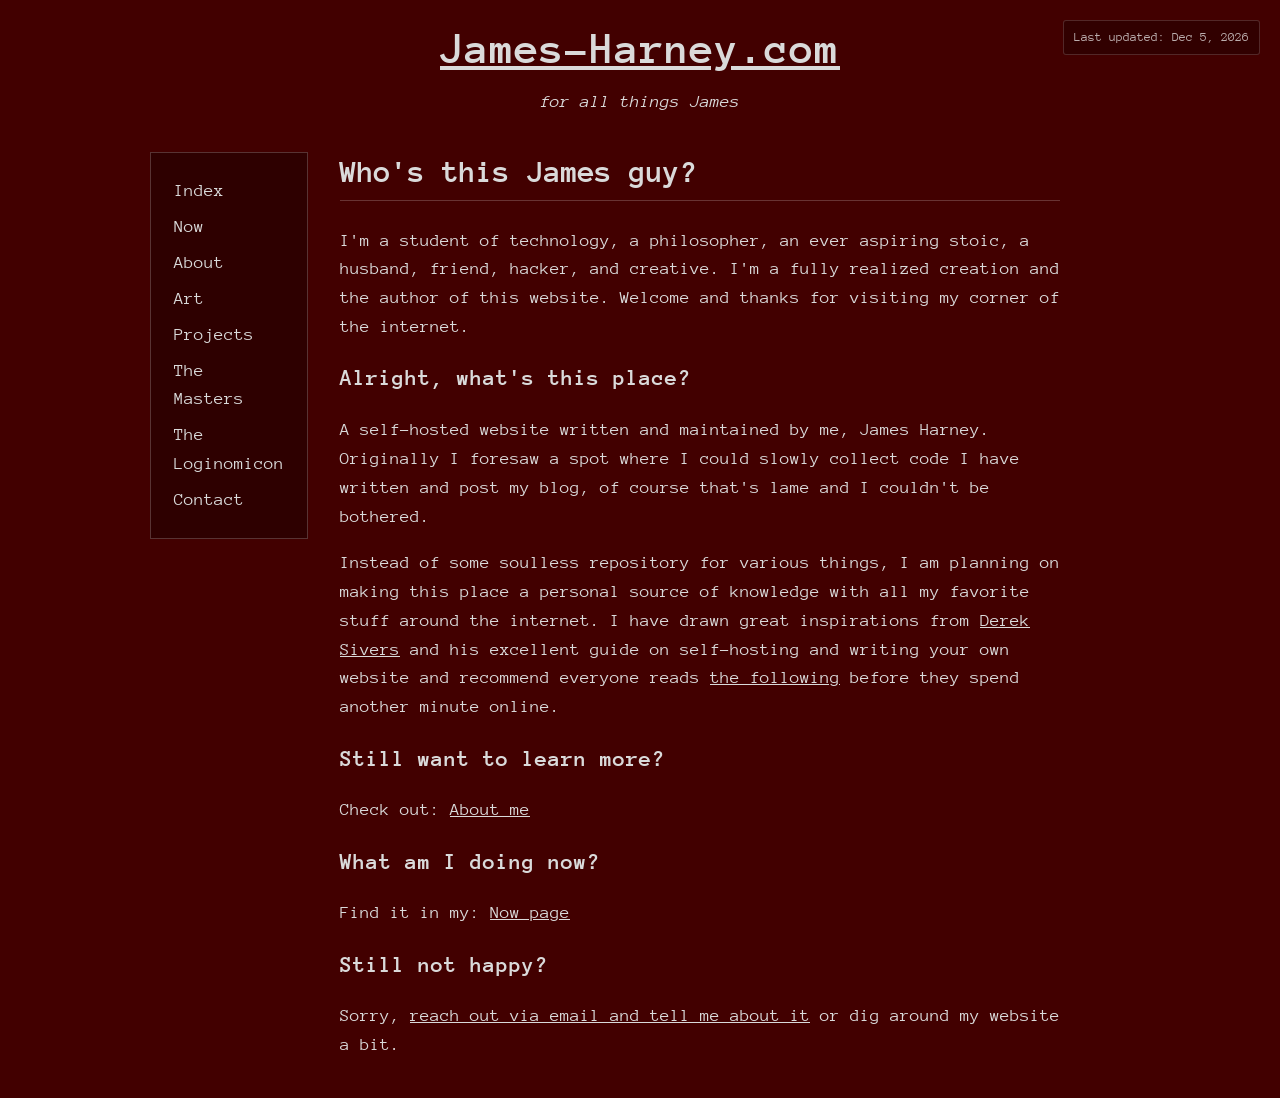
==== index.html @ d08f3863 "Restructure repository for direct git pull workflow Major Changes: - Move all website files from htd" ====
<!doctype html>
<html lang="en">
<head>
<meta charset="utf-8">
<title>James Harney's Home Page | index</title>
<meta name="viewport" content="width=device-width, initial-scale=1.0">
<link rel="stylesheet" href="style.css">
</head>
<body>
    <div class="header">
        <div class="last-updated">
            Last updated: <span id="lastModified"></span>
        </div>
        <h1><a href="index.html">James-Harney.com</a></h1>
        <p class="subtitle">for all things James</p>
    </div>
    <script>
        document.getElementById('lastModified').textContent = new Date(document.lastModified).toLocaleDateString('en-US', {
            year: 'numeric',
            month: 'short',
            day: 'numeric'
        });
    </script>
    <div class="content-area">
        <nav class="menu">
            <a href="index.html">Index</a>
            <a href="now.html">Now</a>
            <a href="about.html">About</a>
            <a href="art.html">Art</a>
            <a href="projects.html">Projects</a>
            <a href="masters.html">The Masters</a>
            <a href="loginomicon.html">The Loginomicon</a>
            <a href="contact.html">Contact</a>
        </nav>
        <div class="main-content">
            <section>
                <h2>Who's this James guy?</h2>
                <p>I'm a student of technology, a philosopher, an ever aspiring stoic, a husband, friend, hacker, and creative. I'm a fully realized creation and the author of this website. Welcome and thanks for visiting my corner of the internet.</p>
                <h3>Alright, what's this place?</h3>
                <p>A <a>self-hosted</a> website written and maintained by me, James Harney. Originally I foresaw a spot where I could slowly collect code I have written and post my blog, of course that's lame and I couldn't be bothered.</p>
                <p>Instead of some soulless repository for various things, I am planning on making this place a personal source of knowledge with all my favorite stuff around the internet. I have drawn great inspirations from <a href="https://sive.rs/">Derek Sivers</a> and his excellent guide on self-hosting and writing your own website and recommend everyone reads <a href="https://sive.rs/ti">the following</a> before they spend another minute online.</p>
                <h3>Still want to learn more?</h3>
                <p>Check out: <a href="about.html">About me</a></p>
                <h3>What am I doing now?</h3>
                <p>Find it in my: <a href="now.html">Now page</a></p>
                <h3>Still not happy?</h3>
                <p>Sorry, <a href="contact.html">reach out via email and tell me about it</a> or dig around my website a bit.</p>
            </section>
        </div>
    </div>
</body>
</html>
---- style.css ----
@font-face {
  font-family: 'Anonymous Pro';
  src: url('/fonts/Anonymous_Pro/AnonymousPro-Regular.ttf') format('truetype');
  font-weight: normal;
  font-style: normal;
}

@font-face {
  font-family: 'Anonymous Pro';
  src: url('/fonts/Anonymous_Pro/AnonymousPro-Bold.ttf') format('truetype');
  font-weight: bold;
  font-style: normal;
}

@font-face {
  font-family: 'Anonymous Pro';
  src: url('/fonts/Anonymous_Pro/AnonymousPro-Italic.ttf') format('truetype');
  font-weight: normal;
  font-style: italic;
}

@font-face {
  font-family: 'Anonymous Pro';
  src: url('/fonts/Anonymous_Pro/AnonymousPro-BoldItalic.ttf') format('truetype');
  font-weight: bold;
  font-style: italic;
}

:root {
  --primary-color: #420000;
  --text-color: #dadada;
  --link-color: #ffffff;
  --menu-bg: rgba(0, 0, 0, 0.3);
}

body {
  margin: 0;
  padding: 20px;
  font-family: 'Anonymous Pro', monospace;
  font-size: 18px;
  line-height: 1.6;
  color: var(--text-color);
  background-color: var(--primary-color);
}

.header {
  text-align: center;
  width: 100%;
  margin-bottom: 2em;
  position: relative;
}

.last-updated {
  position: absolute;
  top: 0;
  right: 0;
  font-size: 0.7em;
  color: var(--text-color);
  background: var(--menu-bg);
  padding: 0.5em 0.8em;
  border: 1px solid rgba(255, 255, 255, 0.2);
  border-radius: 3px;
  opacity: 0.8;
  font-family: 'Anonymous Pro', monospace;
}

a {
  color: var(--link_color);
  text-decoration: bold;
}

a:hover {
  color: darkred;
  text-decoration: none;
}

h1 { 
  font-size: 2.5em; 
  margin: 0;
}

.subtitle {
  font-style: italic;
  margin: 0.5em 0;
}

h1, h2, h3 {
  font-family: 'Anonymous Pro', monospace;
  line-height: 1.3;
}

h2 { 
  font-size: 1.75em; 
  border-bottom: 1px solid rgba(255, 255, 255, 0.2);
  padding-bottom: 0.2em;
  margin-top: 0;
}

h3 { font-size: 1.25em; }

.content-area {
  position: relative;
  max-width: 800px;
  margin: 0 auto;
  padding: 0 0 0 200px;
}

.main-content {
  max-width: 40em;
}

.menu {
  position: absolute;
  left: 10px;
  top: 0;
  background: var(--menu-bg);
  padding: 1em;
  border: 1px solid rgba(255, 255, 255, 0.2);
  width: 120px;
}

.menu a {
  display: block;
  padding: 0.1em .3em;
  margin: 0.2em 0;
  text-decoration: none;
}

.menu a:hover {
  background: rgba(255, 255, 255, 0.1);
}

.checklist {
  display: flex;
  flex-direction: column;
  gap: 0.8em;
}

.checklist-item {
  display: flex;
  align-items: flex-start;
  gap: 0.5em;
  cursor: pointer;
  padding: 0.3em;
  transition: opacity 0.2s;
}

.checklist-item:hover {
  opacity: 0.8;
}

.checklist-item input[type="checkbox"] {
  width: 1.2em;
  height: 1.2em;
  cursor: pointer;
  margin-top: 0.3em;
}

.checklist-item input[type="checkbox"]:checked + .task-text {
  text-decoration: line-through;
  opacity: 0.6;
}

.task-text {
  font-size: 1.1em;
  transition: all 0.2s;
}
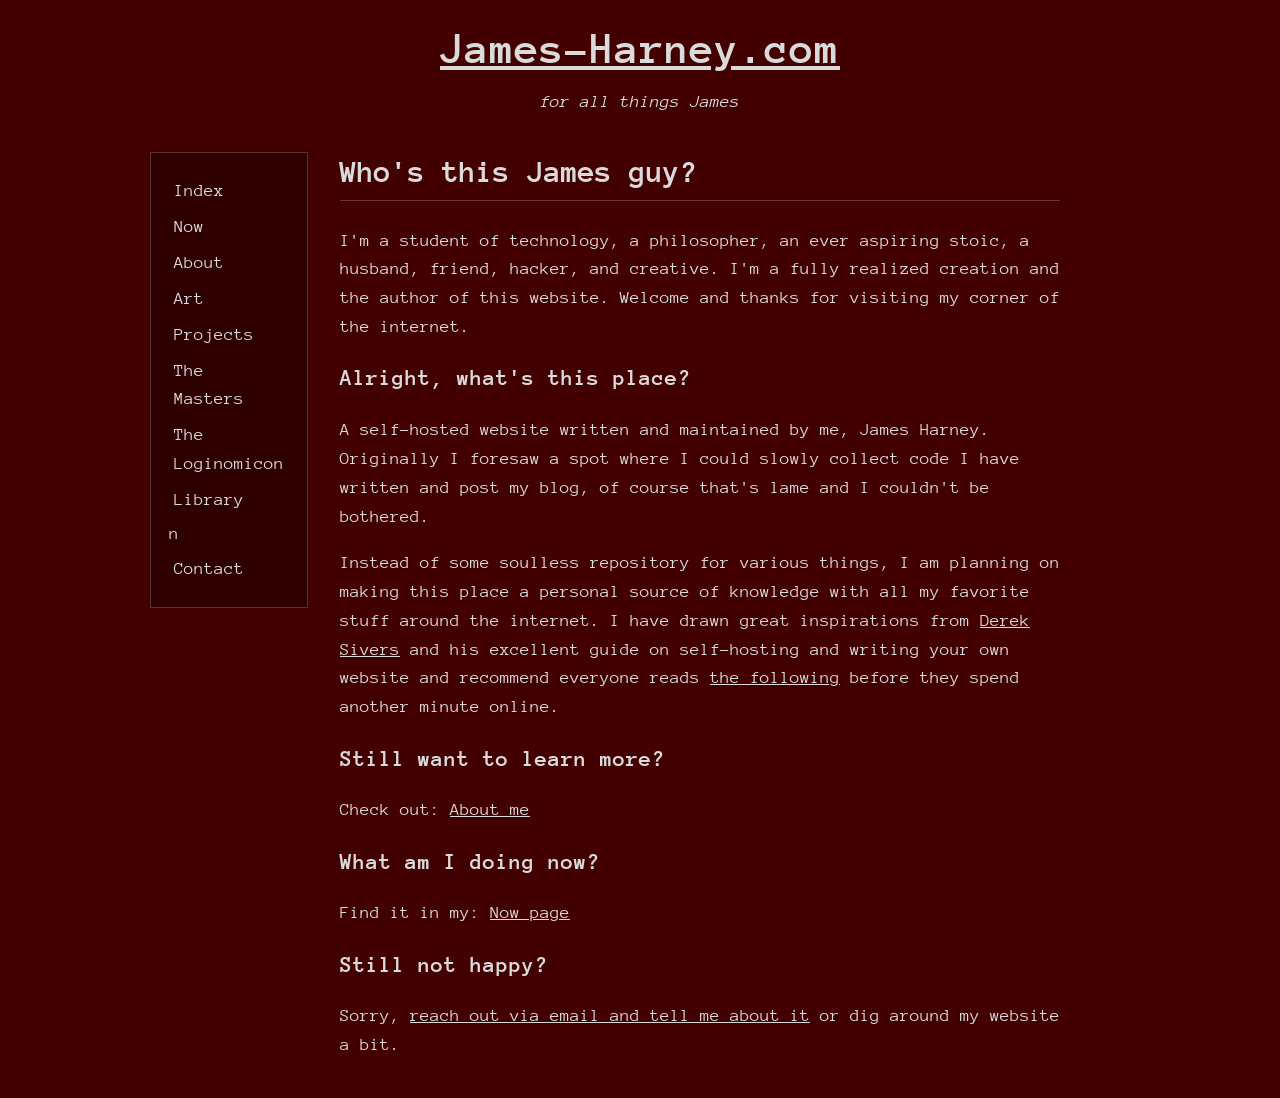
==== commit 3330183e: "Moved repo into htdocs - files now at root" ====
--- a/index.html
+++ b/index.html
@@ -8,19 +8,9 @@
 </head>
 <body>
     <div class="header">
-        <div class="last-updated">
-            Last updated: <span id="lastModified"></span>
-        </div>
         <h1><a href="index.html">James-Harney.com</a></h1>
         <p class="subtitle">for all things James</p>
     </div>
-    <script>
-        document.getElementById('lastModified').textContent = new Date(document.lastModified).toLocaleDateString('en-US', {
-            year: 'numeric',
-            month: 'short',
-            day: 'numeric'
-        });
-    </script>
     <div class="content-area">
         <nav class="menu">
             <a href="index.html">Index</a>
@@ -30,7 +20,7 @@
             <a href="projects.html">Projects</a>
             <a href="masters.html">The Masters</a>
             <a href="loginomicon.html">The Loginomicon</a>
-            <a href="contact.html">Contact</a>
+            <a href="library.html">Library</a>n            <a href="contact.html">Contact</a>
         </nav>
         <div class="main-content">
             <section>
--- a/style.css
+++ b/style.css
@@ -47,21 +47,6 @@
   text-align: center;
   width: 100%;
   margin-bottom: 2em;
-  position: relative;
-}
-
-.last-updated {
-  position: absolute;
-  top: 0;
-  right: 0;
-  font-size: 0.7em;
-  color: var(--text-color);
-  background: var(--menu-bg);
-  padding: 0.5em 0.8em;
-  border: 1px solid rgba(255, 255, 255, 0.2);
-  border-radius: 3px;
-  opacity: 0.8;
-  font-family: 'Anonymous Pro', monospace;
 }
 
 a {
